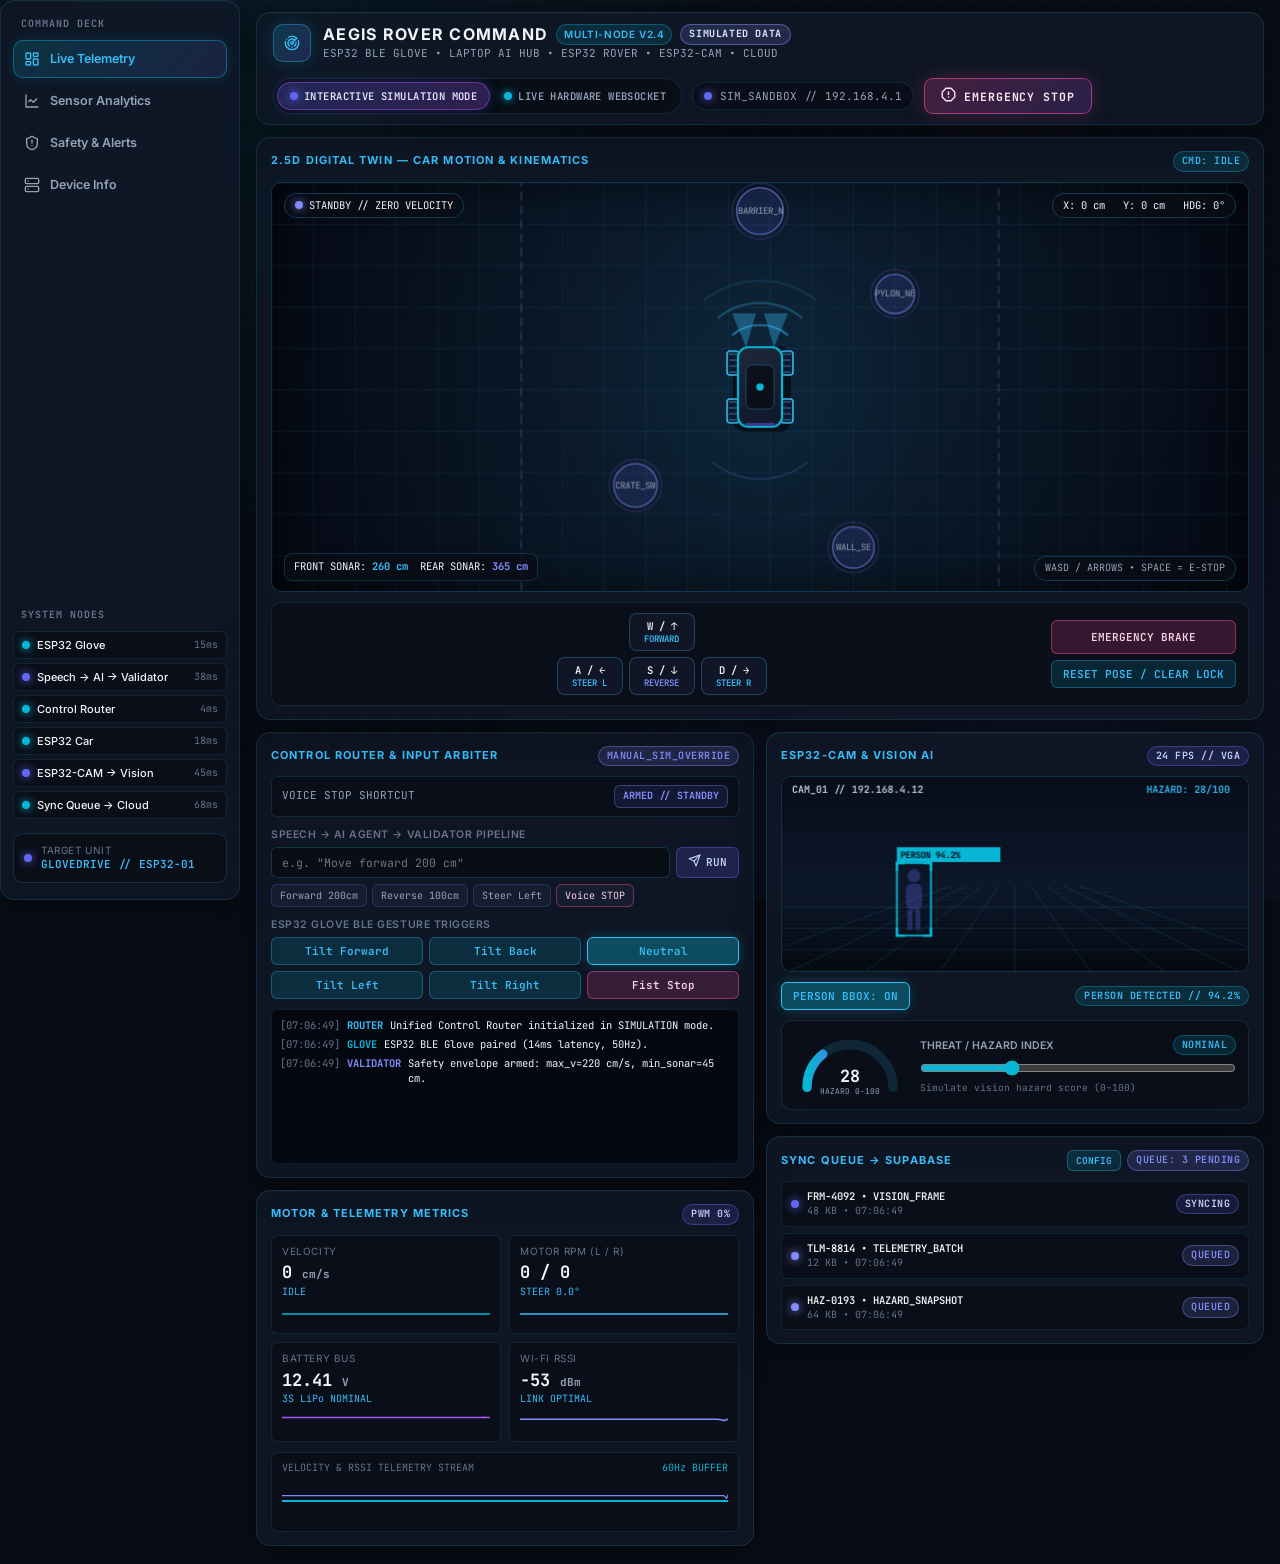
==== index.html @ 1c889f46 "Add Aegis Rover Command dashboard and Supabase schema migration" ====
<!DOCTYPE html>
<html lang="en">

<head>
  <meta charset="UTF-8" />
  <meta name="viewport" content="width=device-width, initial-scale=1.0" />
  <title>Aegis Rover Command — Robotics Command & Telemetry</title>
  <link rel="preconnect" href="https://fonts.googleapis.com" />
  <link rel="preconnect" href="https://fonts.gstatic.com" crossorigin />
  <link
    href="https://fonts.googleapis.com/css2?family=Inter:wght@400;500;600;700&family=JetBrains+Mono:wght@400;500;600;700&display=swap"
    rel="stylesheet" />
  <link rel="stylesheet" href="styles/main.css" />
</head>

<body>
  <div class="workspace-layout">
    <!-- FIXED LEFT SIDEBAR -->
    <aside class="slate-card left-sidebar" aria-label="Primary Navigation">
      <div class="sidebar-top">
        <div class="sidebar-section-title">COMMAND DECK</div>
        <nav class="sidebar-nav" id="sidebarNav">
          <a href="#telemetry" class="nav-item active" data-page="telemetry" title="Live Telemetry">
            <span class="nav-icon" id="navIconTelemetry"></span>
            <span class="nav-label">Live Telemetry</span>
          </a>
          <a href="#analytics" class="nav-item" data-page="analytics" title="Sensor Analytics">
            <span class="nav-icon" id="navIconAnalytics"></span>
            <span class="nav-label">Sensor Analytics</span>
          </a>
          <a href="#safety" class="nav-item" data-page="safety" title="Safety & Alerts">
            <span class="nav-icon" id="navIconSafety"></span>
            <span class="nav-label">Safety &amp; Alerts</span>
          </a>
          <a href="#device" class="nav-item" data-page="device" title="Device Info">
            <span class="nav-icon" id="navIconDevice"></span>
            <span class="nav-label">Device Info</span>
          </a>
        </nav>
      </div>

      <!-- Compact 6-Node Vertical List (Click-to-Inspect) -->
      <div class="sidebar-bottom">
        <div class="sidebar-section-title">SYSTEM NODES</div>
        <div class="sidebar-nodes" id="pipelineNodesContainer">
          <!-- Populated dynamically by app.js -->
        </div>
        <div class="sidebar-target-unit">
          <span class="status-dot" id="targetUnitDot"></span>
          <div class="target-unit-text">
            <div class="target-unit-label">Target unit</div>
            <div class="target-unit-id mono">GLOVEDRIVE // ESP32-01</div>
          </div>
        </div>
      </div>
    </aside>

    <div class="app-shell">
      <!-- STICKY TOP HEADER -->
      <header class="slate-card top-header">
        <div class="brand-cluster">
          <div class="brand-emblem" id="brandIcon"></div>
          <div>
            <div class="brand-title">
              AEGIS ROVER COMMAND
              <span class="brand-tag">MULTI-NODE v2.4</span>
              <span class="sim-data-badge" id="simDataBadge">SIMULATED DATA</span>
            </div>
            <div class="brand-subtitle">ESP32 BLE GLOVE &bull; LAPTOP AI HUB &bull; ESP32 ROVER &bull; ESP32-CAM &bull;
              CLOUD</div>
          </div>
        </div>

        <div class="header-controls">
          <div class="mode-switch" role="group" aria-label="Telemetry Source Mode">
            <button id="btnModeSim" class="mode-btn active-sim" type="button">
              <span class="status-dot indigo"></span>
              INTERACTIVE SIMULATION MODE
            </button>
            <button id="btnModeWs" class="mode-btn" type="button">
              <span class="status-dot"></span>
              LIVE HARDWARE WEBSOCKET
            </button>
          </div>

          <button id="btnWsConfig" class="ws-status-pill" type="button" title="Configure WebSocket Endpoint">
            <span class="status-dot" id="wsDot"></span>
            <span id="wsStatusText">SIM_SANDBOX // 192.168.4.1</span>
          </button>

          <button id="btnGlobalEstop" class="estop-btn" type="button">
            <span id="estopIcon"></span>
            <span id="estopLabel">EMERGENCY STOP</span>
          </button>
        </div>
      </header>

      <!-- Clickable Node Inspector Drawer (opened from sidebar node list) -->
      <div class="node-inspector hidden" id="nodeInspector">
        <div>
          <div class="section-label" id="inspectorTitle">NODE INSPECTOR</div>
          <div class="mono" style="font-size: 11px; color: var(--text-secondary); margin-top: 2px;" id="inspectorDesc">
          </div>
        </div>
        <div class="inspector-metrics" id="inspectorMetrics"></div>
        <button class="tactical-btn" id="btnCloseInspector" type="button">CLOSE</button>
      </div>

      <!-- PAGE 1: LIVE TELEMETRY (existing Bento Grid unchanged) -->
      <div class="page-view" id="page-telemetry">
        <main class="bento-grid">
      <!-- LEFT COLUMN (30%) -->
      <div class="bento-col">
        <!-- Control Router & Input Arbiter -->
        <section class="slate-card panel-card">
          <div class="panel-header">
            <span class="section-label" id="arbiterHeaderLabel">CONTROL ROUTER &amp; INPUT ARBITER</span>
            <span class="badge badge-cyan" id="activeLockBadge">MANUAL_SIM_OVERRIDE</span>
          </div>

          <div class="arbiter-lock-row">
            <div class="mono" style="font-size: 11px; color: var(--text-secondary);">
              VOICE STOP SHORTCUT
            </div>
            <span class="voice-stop-pill" id="voiceStopIndicator">ARMED // STANDBY</span>
          </div>

          <!-- Mock Voice Command Input -->
          <div>
            <div
              style="font-size: 10.5px; color: var(--text-muted); margin-bottom: 5px; font-weight: 600; letter-spacing: 0.05em;">
              SPEECH &rarr; AI AGENT &rarr; VALIDATOR PIPELINE
            </div>
            <form id="voiceCommandForm" class="voice-input-group">
              <input id="voiceInput" class="tactical-input" type="text" placeholder='e.g. "Move forward 200 cm"'
                autocomplete="off" />
              <button class="tactical-btn indigo" type="submit" id="btnSendVoice">
                <span id="voiceSendIcon"></span>
                RUN
              </button>
            </form>
            <div class="preset-row" style="margin-top: 6px;">
              <button class="chip-btn voice-preset" data-cmd="Move forward 200 cm" type="button">Forward 200cm</button>
              <button class="chip-btn voice-preset" data-cmd="Reverse slowly 100 cm" type="button">Reverse 100cm</button>
              <button class="chip-btn voice-preset" data-cmd="Turn left 30 degrees" type="button">Steer Left</button>
              <button class="chip-btn voice-preset" data-cmd="STOP" type="button"
                style="border-color: rgba(236, 72, 153, 0.45); color: #FBCFE8;">Voice STOP</button>
            </div>
          </div>

          <!-- Simulated Glove Gesture Triggers -->
          <div>
            <div
              style="font-size: 10.5px; color: var(--text-muted); margin-bottom: 5px; font-weight: 600; letter-spacing: 0.05em;">
              ESP32 GLOVE BLE GESTURE TRIGGERS
            </div>
            <div class="gesture-grid">
              <button class="tactical-btn gesture-btn" data-gesture="TILT_FORWARD" type="button">Tilt Forward</button>
              <button class="tactical-btn gesture-btn" data-gesture="TILT_BACK" type="button">Tilt Back</button>
              <button class="tactical-btn gesture-btn" data-gesture="NEUTRAL" type="button">Neutral</button>
              <button class="tactical-btn gesture-btn" data-gesture="TILT_LEFT" type="button">Tilt Left</button>
              <button class="tactical-btn gesture-btn" data-gesture="TILT_RIGHT" type="button">Tilt Right</button>
              <button class="tactical-btn magenta gesture-btn" data-gesture="FIST_STOP" type="button">Fist Stop</button>
            </div>
          </div>

          <!-- Live Arbiter Event Feed -->
          <div class="arbiter-log" id="arbiterLog"></div>
        </section>

        <!-- Motor & Telemetry Metrics -->
        <section class="slate-card panel-card">
          <div class="panel-header">
            <span class="section-label" id="telemetryHeaderLabel">MOTOR &amp; TELEMETRY METRICS</span>
            <span class="badge badge-indigo mono" id="pwmBadge">PWM 0%</span>
          </div>

          <div class="metrics-grid">
            <div class="metric-box">
              <div class="metric-label">Velocity</div>
              <div class="metric-val" id="metricSpeed">0 <span
                  style="font-size: 11px; color: var(--text-secondary);">cm/s</span></div>
              <div class="metric-sub" id="metricDirection">STATIONARY</div>
              <canvas id="sparkSpeed" class="tile-sparkline" width="140" height="22"></canvas>
            </div>
            <div class="metric-box">
              <div class="metric-label">Motor RPM (L / R)</div>
              <div class="metric-val" id="metricRpm">0 / 0</div>
              <div class="metric-sub" id="metricSteer">STEER 0.0&deg;</div>
              <canvas id="sparkRpm" class="tile-sparkline" width="140" height="22"></canvas>
            </div>
            <div class="metric-box">
              <div class="metric-label">Battery Bus</div>
              <div class="metric-val" id="metricVoltage">12.42 <span
                  style="font-size: 11px; color: var(--text-secondary);">V</span></div>
              <div class="metric-sub">3S LiPo NOMINAL</div>
              <canvas id="sparkVolt" class="tile-sparkline" width="140" height="22"></canvas>
            </div>
            <div class="metric-box">
              <div class="metric-label">Wi-Fi RSSI</div>
              <div class="metric-val" id="metricRssi">-54 <span
                  style="font-size: 11px; color: var(--text-secondary);">dBm</span></div>
              <div class="metric-sub" id="metricLinkQual">LINK OPTIMAL</div>
              <canvas id="sparkRssi" class="tile-sparkline" width="140" height="22"></canvas>
            </div>
          </div>

          <div class="sparkline-card">
            <div style="display: flex; justify-content: space-between; font-size: 10px; color: var(--text-muted);"
              class="mono">
              <span>VELOCITY &amp; RSSI TELEMETRY STREAM</span>
              <span style="color: var(--accent-cyan);">60Hz BUFFER</span>
            </div>
            <canvas id="telemetrySparkline" class="sparkline-canvas"></canvas>
          </div>
        </section>
      </div>

      <!-- CENTER COLUMN (40%) -->
      <div class="bento-col bento-col-center">
        <section class="slate-card panel-card sim-panel">
          <div class="panel-header">
            <span class="section-label" id="simHeaderLabel">2.5D DIGITAL TWIN — CAR MOTION &amp; KINEMATICS</span>
            <span class="badge badge-cyan mono" id="simCommandBadge">CMD: IDLE</span>
          </div>

          <div class="canvas-stage">
            <canvas id="carSimCanvas"></canvas>

            <div class="canvas-hud-top">
              <div class="hud-pill" id="hudMotionState">
                <span class="status-dot" id="hudStateDot"></span>
                <span id="hudStateText">STANDBY // ZERO VELOCITY</span>
              </div>
              <div class="hud-pill" id="hudCoords">X: 0 cm &nbsp; Y: 0 cm &nbsp; HDG: 0&deg;</div>
            </div>

            <div class="canvas-hud-bottom">
              <div class="sensor-readout-box">
                <span>FRONT SONAR: <strong id="hudFrontDist" style="color: var(--accent-sky);">285 cm</strong></span>
                <span>REAR SONAR: <strong id="hudRearDist"
                    style="color: var(--accent-periwinkle);">340 cm</strong></span>
              </div>
              <div class="hud-pill" style="font-size: 10px; color: var(--text-secondary);">
                WASD / ARROWS &bull; SPACE = E-STOP
              </div>
            </div>
          </div>

          <!-- Interactive Drive Controls -->
          <div class="drive-controls-wrap">
            <div class="dpad-grid">
              <div></div>
              <button class="drive-key" id="keyForward" type="button">
                <span>W / &uarr;</span>
                <span style="font-size: 9px; color: var(--accent-sky);">FORWARD</span>
              </button>
              <div></div>
              <button class="drive-key" id="keyLeft" type="button">
                <span>A / &larr;</span>
                <span style="font-size: 9px; color: var(--accent-sky);">STEER L</span>
              </button>
              <button class="drive-key reverse" id="keyBackward" type="button">
                <span>S / &darr;</span>
                <span style="font-size: 9px; color: var(--accent-periwinkle);">REVERSE</span>
              </button>
              <button class="drive-key" id="keyRight" type="button">
                <span>D / &rarr;</span>
                <span style="font-size: 9px; color: var(--accent-sky);">STEER R</span>
              </button>
            </div>

            <div class="drive-side-actions">
              <button class="tactical-btn magenta" id="btnSimEstop" type="button" style="padding: 9px 12px;">
                EMERGENCY BRAKE
              </button>
              <button class="tactical-btn" id="btnResetCar" type="button">
                RESET POSE / CLEAR LOCK
              </button>
            </div>
          </div>
        </section>
      </div>

      <!-- RIGHT COLUMN (30%) -->
      <div class="bento-col">
        <!-- ESP32-CAM & Vision Feed -->
        <section class="slate-card panel-card">
          <div class="panel-header">
            <span class="section-label" id="visionHeaderLabel">ESP32-CAM &amp; VISION AI</span>
            <span class="badge badge-indigo mono" id="visionFpsBadge">24 FPS // VGA</span>
          </div>

          <div class="vision-viewport">
            <canvas id="visionCanvas"></canvas>
          </div>

          <div class="vision-controls-row">
            <button class="tactical-btn active" id="btnToggleBbox" type="button">
              PERSON BBOX: ON
            </button>
            <span class="badge badge-cyan mono" id="personConfBadge">
              PERSON DETECTED // 94.2%
            </span>
          </div>

          <!-- Hazard Score Gauge (0-100 Cyan -> Indigo -> Magenta) -->
          <div class="hazard-gauge-wrap">
            <div class="hazard-svg-box">
              <svg viewBox="0 0 120 72" width="112" height="68">
                <defs>
                  <linearGradient id="hazardGrad" x1="0%" y1="0%" x2="100%" y2="0%">
                    <stop offset="0%" stop-color="#06B6D4" />
                    <stop offset="50%" stop-color="#6366F1" />
                    <stop offset="100%" stop-color="#EC4899" />
                  </linearGradient>
                </defs>
                <path d="M 14 60 A 46 46 0 0 1 106 60" fill="none" stroke="rgba(56, 189, 248, 0.14)" stroke-width="10"
                  stroke-linecap="round" />
                <path id="hazardArc" d="M 14 60 A 46 46 0 0 1 106 60" fill="none" stroke="url(#hazardGrad)"
                  stroke-width="10" stroke-linecap="round" stroke-dasharray="144.5" stroke-dashoffset="105" />
                <text id="hazardScoreText" x="60" y="54" text-anchor="middle" fill="#F1F5F9"
                  font-family="JetBrains Mono, monospace" font-size="18" font-weight="700">28</text>
                <text x="60" y="67" text-anchor="middle" fill="#94A3B8" font-family="JetBrains Mono, monospace"
                  font-size="8.5">HAZARD 0-100</text>
              </svg>
            </div>
            <div class="hazard-slider-row">
              <div style="display: flex; justify-content: space-between; align-items: center;">
                <span style="font-size: 10.5px; font-weight: 600; color: var(--text-secondary);">THREAT / HAZARD
                  INDEX</span>
                <span class="badge badge-cyan" id="hazardTierBadge">NOMINAL</span>
              </div>
              <input id="hazardSlider" class="tactical-range" type="range" min="0" max="100" value="28" />
              <div class="mono" style="font-size: 9.5px; color: var(--text-muted);">
                Simulate vision hazard score (0–100)
              </div>
            </div>
          </div>
        </section>

        <!-- Cloud Sync Queue -->
        <section class="slate-card panel-card">
          <div class="panel-header">
            <span class="section-label" id="cloudHeaderLabel">SYNC QUEUE &rarr; SUPABASE</span>
            <div style="display: flex; align-items: center; gap: 6px;">
              <button class="tactical-btn" id="btnSupabaseConfig" type="button" style="padding: 3px 8px; font-size: 9.5px;">CONFIG</button>
              <span class="badge badge-cyan mono" id="syncQueueBadge">QUEUE: 3 PENDING</span>
            </div>
          </div>

          <div class="sync-list" id="syncQueueList">
            <!-- Populated dynamically -->
          </div>
        </section>
      </div>
    </main>
      </div>

      <!-- PAGE 2: SENSOR ANALYTICS -->
      <div class="page-view hidden" id="page-analytics">
        <div class="analytics-grid">
          <section class="slate-card panel-card chart-card">
            <div class="panel-header">
              <span class="section-label">TEMPERATURE &amp; HUMIDITY (LAST 5 MIN)</span>
              <span class="badge badge-cyan mono">DUAL AXIS</span>
            </div>
            <div class="chart-box"><canvas id="chartTempHumidity"></canvas></div>
          </section>

          <section class="slate-card panel-card chart-card">
            <div class="panel-header">
              <span class="section-label">GAS SENSOR (MQ-2 RAW)</span>
              <span class="badge badge-periwinkle mono">THRESHOLDS: GAS_YELLOW / GAS_RED</span>
            </div>
            <div class="chart-box"><canvas id="chartGas"></canvas></div>
          </section>

          <section class="slate-card panel-card chart-card">
            <div class="panel-header">
              <span class="section-label">ULTRASONIC DISTANCE (HC-SR04)</span>
              <span class="badge badge-cyan mono">UNITS: CM</span>
            </div>
            <div class="chart-box"><canvas id="chartDistance"></canvas></div>
          </section>

          <section class="slate-card panel-card chart-card">
            <div class="panel-header">
              <span class="section-label">HAZARD INDEX (0&ndash;100)</span>
              <span class="badge badge-indigo mono">SAFETY BANDS</span>
            </div>
            <div class="chart-box"><canvas id="chartHazard"></canvas></div>
          </section>

          <section class="slate-card panel-card chart-card">
            <div class="panel-header">
              <span class="section-label">LINK HEALTH (RSSI dBm &amp; LATENCY ms)</span>
              <span class="badge badge-indigo mono">PER-NODE</span>
            </div>
            <div class="chart-box"><canvas id="chartLinkHealth"></canvas></div>
          </section>

          <section class="slate-card panel-card chart-card">
            <div class="panel-header">
              <span class="section-label">MOTOR PWM (LEFT &amp; RIGHT)</span>
              <span class="badge badge-cyan mono">0&ndash;255</span>
            </div>
            <div class="chart-box"><canvas id="chartMotorPwm"></canvas></div>
          </section>
        </div>
      </div>

      <!-- PAGE 3: SAFETY & ALERTS -->
      <div class="page-view hidden" id="page-safety">
        <div class="safety-grid">
          <section class="slate-card panel-card">
            <div class="panel-header">
              <span class="section-label">EMERGENCY STOP &amp; VALIDATOR STATE</span>
              <span class="badge badge-cyan mono" id="safetyEstopBadge">DISENGAGED</span>
            </div>
            <div class="metrics-grid">
              <div class="metric-box">
                <div class="metric-label">E-Stop Hardware Lock</div>
                <div class="metric-val" id="safetyEstopState">STANDBY</div>
                <div class="metric-sub" id="safetyLockSource">CONTROL: MANUAL_SIM_OVERRIDE</div>
              </div>
              <div class="metric-box">
                <div class="metric-label">Voice Stop Shortcut</div>
                <div class="metric-val" id="safetyVoiceStop">ARMED</div>
                <div class="metric-sub" id="safetyValidatorStatus">VALIDATED_SAFE</div>
              </div>
            </div>
            <div style="display: flex; gap: 8px; margin-top: 4px;">
              <button class="tactical-btn magenta" id="btnSafetyEstop" type="button">ENGAGE EMERGENCY STOP</button>
              <button class="tactical-btn" id="btnSafetyClear" type="button">CLEAR LOCK / RESET</button>
            </div>
          </section>

          <section class="slate-card panel-card">
            <div class="panel-header">
              <span class="section-label">ALERT HISTORY</span>
              <span class="badge badge-magenta mono" id="alertCountBadge">0 ALERTS</span>
            </div>
            <div class="arbiter-log" id="safetyAlertHistory" style="height: 210px;"></div>
          </section>

          <section class="slate-card panel-card" style="grid-column: 1 / -1;">
            <div class="panel-header">
              <span class="section-label">VALIDATOR &amp; ROUTER AUDIT LOG</span>
              <span class="badge badge-indigo mono">LIVE STREAM</span>
            </div>
            <div class="arbiter-log" id="safetyValidatorLog" style="height: 240px;"></div>
          </section>
        </div>
      </div>

      <!-- PAGE 4: DEVICE INFO -->
      <div class="page-view hidden" id="page-device">
        <section class="slate-card panel-card">
          <div class="panel-header">
            <span class="section-label">MULTI-NODE DEVICE &amp; LINK TELEMETRY</span>
            <span class="badge badge-cyan mono" id="deviceModeBadge">SIMULATION</span>
          </div>
          <div class="device-grid" id="deviceInfoGrid">
            <!-- Populated dynamically by app.js -->
          </div>
        </section>
      </div>
    </div>
  </div>

  <!-- WebSocket Config Modal -->
  <div class="modal-backdrop hidden" id="wsModal">
    <div class="slate-card modal-card">
      <div class="panel-header">
        <span class="section-label">HARDWARE WEBSOCKET ENDPOINT</span>
        <button class="tactical-btn" id="btnCloseWsModal" type="button">ESC</button>
      </div>
      <p style="font-size: 11.5px; color: var(--text-secondary);">
        Connect to your Laptop Hub / ESP32 WebSocket relay expecting JSON payloads:
        <code class="mono"
          style="color: var(--accent-sky);">{ command, velocity, direction, sensors, hazardScore, personDetected }</code>
      </p>
      <input id="wsUrlInput" class="tactical-input" type="text" value="ws://192.168.4.1:81/ws" />
      <div style="display: flex; justify-content: flex-end; gap: 8px;">
        <button class="tactical-btn" id="btnTestPayload" type="button">INJECT SAMPLE JSON</button>
        <button class="tactical-btn indigo" id="btnConnectWs" type="button">CONNECT &amp; SWITCH TO LIVE</button>
      </div>
    </div>
  </div>

  <!-- Supabase Cloud Config Modal -->
  <div class="modal-backdrop hidden" id="supabaseModal">
    <div class="slate-card modal-card">
      <div class="panel-header">
        <span class="section-label">SUPABASE CLOUD SYNC</span>
        <button class="tactical-btn" id="btnCloseSupabaseModal" type="button">ESC</button>
      </div>
      <p style="font-size: 11.5px; color: var(--text-secondary);">
        Connects browser Sync Queue to <code class="mono" style="color: var(--accent-sky);">telemetry_logs</code>, <code class="mono" style="color: var(--accent-sky);">safety_alerts</code>, and <code class="mono" style="color: var(--accent-sky);">vision_snapshots</code> via Supabase REST API.
      </p>
      <div style="display: flex; flex-direction: column; gap: 6px;">
        <label class="mono" style="font-size: 10px; color: var(--text-muted);">PROJECT URL</label>
        <input id="supabaseUrlInput" class="tactical-input" type="text" value="https://oolkffdgbmtzepdgdhst.supabase.co" />
        <label class="mono" style="font-size: 10px; color: var(--text-muted);">ANON PUBLIC KEY (from Project Settings &rarr; API)</label>
        <input id="supabaseKeyInput" class="tactical-input" type="password" placeholder="eyJhbGciOiJIUzI1NiIsInR5cCI6IkpXVCJ9..." />
      </div>
      <div class="mono" id="supabaseTestStatus" style="font-size: 10.5px; color: var(--text-secondary);"></div>
      <div style="display: flex; justify-content: flex-end; gap: 8px;">
        <button class="tactical-btn indigo" id="btnSaveSupabase" type="button">TEST &amp; ENABLE SYNC</button>
      </div>
    </div>
  </div>

  <script src="js/vendor/chart.umd.min.js"></script>
  <script src="js/icons.js"></script>
  <script src="js/services/supabaseService.js"></script>
  <script src="js/services/telemetryService.js"></script>
  <script src="js/simulation/carCanvas.js"></script>
  <script src="js/components/visionCanvas.js"></script>
  <script src="js/components/sparkline.js"></script>
  <script src="js/components/analyticsCharts.js"></script>
  <script src="js/app.js"></script>
</body>

</html>
---- styles/main.css ----
/* ==========================================================================
   AEGIS ROVER COMMAND — Aerospace & Tactical Slate Theme
   Strict Palette: Obsidian, Frosted Slate, Electric Cyan, Sky Blue,
   Royal Indigo, Soft Violet, Cool Periwinkle, Luminous Magenta.
   ZERO green, red, yellow, or orange indicators.
   ========================================================================== */

:root {
  --bg-obsidian: #090D16;
  --bg-obsidian-deep: #05080F;
  --surface-slate: rgba(17, 24, 39, 0.82);
  --surface-slate-solid: #111827;
  --surface-elevated: rgba(30, 41, 59, 0.65);
  --border-subtle: rgba(56, 189, 248, 0.15);
  --border-active: rgba(6, 182, 212, 0.45);
  --border-indigo: rgba(99, 102, 241, 0.35);
  --border-magenta: rgba(236, 72, 153, 0.55);

  --accent-cyan: #06B6D4;
  --accent-sky: #38BDF8;
  --accent-indigo: #6366F1;
  --accent-violet: #A855F7;
  --accent-periwinkle: #818CF8;
  --accent-magenta: #EC4899;

  --text-primary: #F1F5F9;
  --text-secondary: #94A3B8;
  --text-muted: #64748B;

  --font-sans: 'Inter', -apple-system, BlinkMacSystemFont, 'Segoe UI', Roboto, sans-serif;
  --font-mono: 'JetBrains Mono', ui-monospace, SFMono-Regular, Menlo, Monaco, Consolas, monospace;

  --radius-lg: 14px;
  --radius-md: 10px;
  --radius-sm: 6px;
}

*, *::before, *::after {
  box-sizing: border-box;
  margin: 0;
  padding: 0;
}

html, body {
  background-color: var(--bg-obsidian);
  color: var(--text-primary);
  font-family: var(--font-sans);
  font-size: 13px;
  line-height: 1.45;
  min-height: 100vh;
  overflow-x: hidden;
  -webkit-font-smoothing: antialiased;
}

/* Subtle aerospace grid backdrop */
body::before {
  content: '';
  position: fixed;
  inset: 0;
  background-image:
    radial-gradient(circle at 18% 12%, rgba(6, 182, 212, 0.08) 0%, transparent 42%),
    radial-gradient(circle at 82% 88%, rgba(99, 102, 241, 0.08) 0%, transparent 45%),
    linear-gradient(rgba(56, 189, 248, 0.03) 1px, transparent 1px),
    linear-gradient(90deg, rgba(56, 189, 248, 0.03) 1px, transparent 1px);
  background-size: 100% 100%, 100% 100%, 36px 36px, 36px 36px;
  pointer-events: none;
  z-index: 0;
}

.workspace-layout {
  position: relative;
  z-index: 1;
  display: flex;
  min-height: 100vh;
  align-items: flex-start;
}

/* Fixed Left Sidebar (240px) */
.left-sidebar {
  position: sticky;
  top: 0;
  width: 240px;
  min-width: 240px;
  height: 100vh;
  border-radius: 0;
  border-top: none;
  border-bottom: none;
  border-left: none;
  padding: 16px 12px;
  display: flex;
  flex-direction: column;
  justify-content: space-between;
  gap: 14px;
  z-index: 35;
  overflow-y: auto;
}

.sidebar-top,
.sidebar-bottom {
  display: flex;
  flex-direction: column;
  gap: 8px;
}

.sidebar-section-title {
  font-family: var(--font-mono);
  font-size: 10px;
  font-weight: 700;
  letter-spacing: 0.1em;
  color: var(--text-muted);
  padding: 0 8px;
}

.sidebar-nav {
  display: flex;
  flex-direction: column;
  gap: 4px;
}

.nav-item {
  display: flex;
  align-items: center;
  gap: 10px;
  padding: 9px 10px;
  border-radius: var(--radius-md);
  color: var(--text-secondary);
  text-decoration: none;
  font-size: 12.5px;
  font-weight: 600;
  border: 1px solid transparent;
  transition: all 0.16s ease;
}

.nav-item:hover {
  color: var(--text-primary);
  background: rgba(56, 189, 248, 0.08);
  border-color: rgba(56, 189, 248, 0.18);
}

.nav-item.active {
  color: var(--accent-sky);
  background: linear-gradient(135deg, rgba(6, 182, 212, 0.18), rgba(99, 102, 241, 0.14));
  border-color: rgba(6, 182, 212, 0.42);
  box-shadow: 0 0 14px rgba(6, 182, 212, 0.15);
}

.nav-icon {
  display: inline-flex;
  align-items: center;
  justify-content: center;
  flex-shrink: 0;
}

.sidebar-nodes {
  display: flex;
  flex-direction: column;
  gap: 4px;
}

.sidebar-node {
  display: flex;
  align-items: center;
  justify-content: space-between;
  gap: 8px;
  width: 100%;
  padding: 6px 8px;
  border-radius: var(--radius-sm);
  background: rgba(9, 13, 22, 0.68);
  border: 1px solid rgba(56, 189, 248, 0.14);
  color: var(--text-primary);
  font-family: var(--font-sans);
  font-size: 11px;
  cursor: pointer;
  text-align: left;
  transition: all 0.15s ease;
}

.sidebar-node:hover {
  border-color: rgba(56, 189, 248, 0.45);
  background: rgba(17, 24, 39, 0.95);
}

.sidebar-node.selected {
  border-color: var(--accent-cyan);
  box-shadow: 0 0 12px rgba(6, 182, 212, 0.22);
}

.sidebar-node.alert-node {
  border-color: rgba(236, 72, 153, 0.55);
}

.sidebar-node-left {
  display: flex;
  align-items: center;
  gap: 7px;
  min-width: 0;
}

.sidebar-node-name {
  white-space: nowrap;
  overflow: hidden;
  text-overflow: ellipsis;
  font-weight: 500;
}

.sidebar-node-lat {
  font-family: var(--font-mono);
  font-size: 10px;
  color: var(--text-muted);
  flex-shrink: 0;
}

.sidebar-target-unit {
  margin-top: 6px;
  padding: 9px 10px;
  border-radius: var(--radius-md);
  background: rgba(9, 13, 22, 0.78);
  border: 1px solid rgba(56, 189, 248, 0.18);
  display: flex;
  align-items: center;
  gap: 9px;
}

.target-unit-label {
  font-size: 10px;
  text-transform: uppercase;
  letter-spacing: 0.06em;
  color: var(--text-muted);
}

.target-unit-id {
  font-size: 11px;
  font-weight: 600;
  color: var(--accent-sky);
}

.app-shell {
  position: relative;
  z-index: 1;
  flex: 1;
  min-width: 0;
  max-width: 1680px;
  margin: 0 auto;
  padding: 12px 16px 18px;
  display: flex;
  flex-direction: column;
  gap: 12px;
}

.page-view.hidden {
  display: none;
}

.sim-data-badge {
  font-family: var(--font-mono);
  font-size: 10px;
  font-weight: 700;
  padding: 2px 8px;
  border-radius: 999px;
  background: rgba(129, 140, 248, 0.18);
  border: 1px solid rgba(129, 140, 248, 0.5);
  color: #E0E7FF;
  letter-spacing: 0.06em;
}

.sim-data-badge.hidden {
  display: none;
}

.safety-grid {
  display: grid;
  grid-template-columns: repeat(2, minmax(0, 1fr));
  gap: 12px;
}

.device-grid {
  display: grid;
  grid-template-columns: repeat(3, minmax(0, 1fr));
  gap: 12px;
}

.device-card {
  background: rgba(9, 13, 22, 0.72);
  border: 1px solid rgba(56, 189, 248, 0.16);
  border-radius: var(--radius-md);
  padding: 12px;
  display: flex;
  flex-direction: column;
  gap: 8px;
}

.tile-sparkline {
  width: 100%;
  height: 22px;
  display: block;
  margin-top: 4px;
}

.analytics-grid {
  display: grid;
  grid-template-columns: repeat(2, minmax(0, 1fr));
  gap: 12px;
}

.chart-card {
  min-height: 250px;
}

.chart-box {
  position: relative;
  width: 100%;
  height: 195px;
}

/* Glassmorphism Frosted Slate Card */
.slate-card {
  background: var(--surface-slate);
  border: 1px solid var(--border-subtle);
  border-radius: var(--radius-lg);
  backdrop-filter: blur(12px);
  -webkit-backdrop-filter: blur(12px);
  box-shadow: 0 8px 32px rgba(0, 0, 0, 0.42), inset 0 1px 0 rgba(255, 255, 255, 0.03);
  transition: border-color 0.2s ease, box-shadow 0.2s ease;
}

.slate-card:hover {
  border-color: rgba(56, 189, 248, 0.28);
}

.mono {
  font-family: var(--font-mono);
  font-variant-numeric: tabular-nums;
}

/* ==========================================================================
   Top Header
   ========================================================================== */
.top-header {
  position: sticky;
  top: 10px;
  z-index: 30;
  display: flex;
  align-items: center;
  justify-content: space-between;
  gap: 16px;
  padding: 10px 16px;
  flex-wrap: wrap;
}

.brand-cluster {
  display: flex;
  align-items: center;
  gap: 12px;
}

.brand-emblem {
  width: 38px;
  height: 38px;
  border-radius: 10px;
  background: linear-gradient(135deg, rgba(6, 182, 212, 0.22), rgba(99, 102, 241, 0.22));
  border: 1px solid rgba(56, 189, 248, 0.35);
  display: flex;
  align-items: center;
  justify-content: center;
  color: var(--accent-sky);
  box-shadow: 0 0 18px rgba(6, 182, 212, 0.2);
}

.brand-title {
  font-size: 16px;
  font-weight: 700;
  letter-spacing: 0.08em;
  text-transform: uppercase;
  color: var(--text-primary);
  display: flex;
  align-items: center;
  gap: 8px;
}

.brand-tag {
  font-size: 10px;
  font-weight: 600;
  padding: 2px 7px;
  border-radius: 999px;
  background: rgba(6, 182, 212, 0.14);
  border: 1px solid rgba(6, 182, 212, 0.35);
  color: var(--accent-sky);
  letter-spacing: 0.06em;
}

.brand-subtitle {
  font-size: 11px;
  color: var(--text-secondary);
  font-family: var(--font-mono);
}

.header-controls {
  display: flex;
  align-items: center;
  gap: 10px;
  flex-wrap: wrap;
}

/* Mode Toggle Switch */
.mode-switch {
  display: inline-flex;
  background: rgba(9, 13, 22, 0.85);
  border: 1px solid var(--border-subtle);
  border-radius: 999px;
  padding: 3px;
  gap: 2px;
}

.mode-btn {
  border: none;
  background: transparent;
  color: var(--text-secondary);
  font-family: var(--font-mono);
  font-size: 10.5px;
  font-weight: 600;
  padding: 6px 12px;
  border-radius: 999px;
  cursor: pointer;
  display: inline-flex;
  align-items: center;
  gap: 6px;
  transition: all 0.2s ease;
  letter-spacing: 0.04em;
}

.mode-btn.active-sim {
  background: linear-gradient(135deg, rgba(99, 102, 241, 0.3), rgba(168, 85, 247, 0.25));
  color: #E0E7FF;
  border: 1px solid rgba(168, 85, 247, 0.45);
  box-shadow: 0 0 12px rgba(99, 102, 241, 0.25);
}

.mode-btn.active-ws {
  background: linear-gradient(135deg, rgba(6, 182, 212, 0.28), rgba(56, 189, 248, 0.22));
  color: #E0F2FE;
  border: 1px solid rgba(56, 189, 248, 0.45);
  box-shadow: 0 0 12px rgba(6, 182, 212, 0.25);
}

.ws-status-pill {
  display: inline-flex;
  align-items: center;
  gap: 8px;
  padding: 6px 11px;
  border-radius: 999px;
  background: rgba(9, 13, 22, 0.75);
  border: 1px solid var(--border-subtle);
  font-family: var(--font-mono);
  font-size: 11px;
  color: var(--text-secondary);
  cursor: pointer;
}

.ws-status-pill:hover {
  border-color: var(--border-active);
  color: var(--text-primary);
}

.status-dot {
  width: 8px;
  height: 8px;
  border-radius: 50%;
  background: var(--accent-cyan);
  box-shadow: 0 0 10px var(--accent-cyan);
  flex-shrink: 0;
}

.status-dot.periwinkle {
  background: var(--accent-periwinkle);
  box-shadow: 0 0 10px var(--accent-periwinkle);
}

.status-dot.indigo {
  background: var(--accent-indigo);
  box-shadow: 0 0 10px var(--accent-indigo);
}

.status-dot.magenta {
  background: var(--accent-magenta);
  box-shadow: 0 0 12px var(--accent-magenta);
  animation: pulse-magenta 1.2s infinite ease-in-out;
}

@keyframes pulse-magenta {
  0%, 100% { opacity: 1; transform: scale(1); box-shadow: 0 0 10px rgba(236, 72, 153, 0.85); }
  50% { opacity: 0.55; transform: scale(1.22); box-shadow: 0 0 18px rgba(236, 72, 153, 1); }
}

@keyframes pulse-cyan {
  0%, 100% { box-shadow: 0 0 0 0 rgba(6, 182, 212, 0.35); }
  50% { box-shadow: 0 0 0 6px rgba(6, 182, 212, 0); }
}

/* Global Emergency Stop Button */
.estop-btn {
  border: 1px solid rgba(236, 72, 153, 0.65);
  background: linear-gradient(135deg, rgba(236, 72, 153, 0.24), rgba(168, 85, 247, 0.18));
  color: #FCE7F3;
  font-family: var(--font-mono);
  font-size: 11.5px;
  font-weight: 700;
  letter-spacing: 0.08em;
  padding: 8px 16px;
  border-radius: 9px;
  cursor: pointer;
  display: inline-flex;
  align-items: center;
  gap: 8px;
  box-shadow: 0 0 20px rgba(236, 72, 153, 0.22);
  transition: all 0.16s ease;
}

.estop-btn:hover {
  background: linear-gradient(135deg, rgba(236, 72, 153, 0.42), rgba(168, 85, 247, 0.28));
  box-shadow: 0 0 26px rgba(236, 72, 153, 0.45);
  transform: translateY(-1px);
}

.estop-btn.engaged {
  background: rgba(236, 72, 153, 0.38);
  animation: pulse-magenta 1.1s infinite ease-in-out;
}

/* ==========================================================================
   Top Strip: Interactive 6-Node System Architecture & Pipeline Visualizer
   ========================================================================== */
.pipeline-strip {
  padding: 12px 14px;
  position: relative;
}

.pipeline-header {
  display: flex;
  align-items: center;
  justify-content: space-between;
  margin-bottom: 10px;
}

.section-label {
  font-size: 11px;
  font-weight: 700;
  letter-spacing: 0.1em;
  text-transform: uppercase;
  color: var(--accent-sky);
  display: inline-flex;
  align-items: center;
  gap: 7px;
}

.pipeline-hint {
  font-size: 11px;
  color: var(--text-muted);
  font-family: var(--font-mono);
}

.pipeline-nodes {
  display: grid;
  grid-template-columns: repeat(6, minmax(0, 1fr));
  gap: 18px;
  position: relative;
  align-items: stretch;
}

.pipeline-node {
  position: relative;
  background: rgba(9, 13, 22, 0.72);
  border: 1px solid rgba(56, 189, 248, 0.18);
  border-radius: var(--radius-md);
  padding: 9px 10px;
  cursor: pointer;
  transition: all 0.2s ease;
  display: flex;
  flex-direction: column;
  gap: 5px;
  text-align: left;
  color: inherit;
}

.pipeline-node:hover {
  border-color: rgba(56, 189, 248, 0.5);
  background: rgba(17, 24, 39, 0.95);
  transform: translateY(-1px);
}

.pipeline-node.selected {
  border-color: var(--accent-cyan);
  box-shadow: 0 0 18px rgba(6, 182, 212, 0.22);
}

.pipeline-node.alert-node {
  border-color: rgba(236, 72, 153, 0.6);
  box-shadow: 0 0 18px rgba(236, 72, 153, 0.22);
}

.pipeline-node.ai-node {
  border-color: rgba(99, 102, 241, 0.35);
}

/* Connector arrow + animated data pulse between nodes */
.pipeline-node:not(:last-child)::after {
  content: '';
  position: absolute;
  top: 50%;
  right: -19px;
  width: 19px;
  height: 2px;
  background: linear-gradient(90deg, rgba(6, 182, 212, 0.5), rgba(99, 102, 241, 0.5));
  transform: translateY(-50%);
  pointer-events: none;
}

.pipeline-node:not(:last-child)::before {
  content: '';
  position: absolute;
  top: 50%;
  right: -6px;
  width: 6px;
  height: 6px;
  border-radius: 50%;
  background: var(--accent-sky);
  box-shadow: 0 0 8px var(--accent-sky);
  transform: translateY(-50%);
  animation: data-pulse-flow 1.8s infinite linear;
  pointer-events: none;
  z-index: 2;
}

.pipeline-node.pulse-active:not(:last-child)::before {
  background: var(--accent-magenta);
  box-shadow: 0 0 12px var(--accent-magenta);
  animation-duration: 0.7s;
}

@keyframes data-pulse-flow {
  0% { right: -2px; opacity: 0; }
  25% { opacity: 1; }
  80% { opacity: 1; }
  100% { right: -18px; opacity: 0; }
}

.node-top {
  display: flex;
  align-items: center;
  justify-content: space-between;
  gap: 6px;
}

.node-title-wrap {
  display: flex;
  align-items: center;
  gap: 6px;
  font-size: 11px;
  font-weight: 700;
  color: var(--text-primary);
  white-space: nowrap;
  overflow: hidden;
  text-overflow: ellipsis;
}

.node-icon {
  color: var(--accent-sky);
  display: inline-flex;
  flex-shrink: 0;
}

.node-icon.indigo { color: var(--accent-indigo); }
.node-icon.violet { color: var(--accent-violet); }
.node-icon.magenta { color: var(--accent-magenta); }

.node-proto {
  font-family: var(--font-mono);
  font-size: 9.5px;
  color: var(--text-muted);
  text-transform: uppercase;
}

.node-value {
  font-family: var(--font-mono);
  font-size: 11.5px;
  font-weight: 600;
  color: var(--accent-cyan);
  white-space: nowrap;
  overflow: hidden;
  text-overflow: ellipsis;
}

.node-value.indigo { color: var(--accent-periwinkle); }
.node-value.magenta { color: var(--accent-magenta); }

.node-meta {
  display: flex;
  align-items: center;
  justify-content: space-between;
  font-family: var(--font-mono);
  font-size: 10px;
  color: var(--text-secondary);
}

/* Node Inspector Drawer */
.node-inspector {
  margin-top: 10px;
  padding: 10px 14px;
  border-radius: var(--radius-md);
  background: rgba(9, 13, 22, 0.9);
  border: 1px solid rgba(6, 182, 212, 0.35);
  display: flex;
  align-items: center;
  justify-content: space-between;
  gap: 16px;
  flex-wrap: wrap;
}

.node-inspector.hidden {
  display: none;
}

.inspector-metrics {
  display: flex;
  align-items: center;
  gap: 18px;
  flex-wrap: wrap;
}

.inspector-kv {
  display: flex;
  flex-direction: column;
  gap: 2px;
}

.inspector-kv span:first-child {
  font-size: 9.5px;
  text-transform: uppercase;
  letter-spacing: 0.08em;
  color: var(--text-muted);
}

.inspector-kv span:last-child {
  font-family: var(--font-mono);
  font-size: 12px;
  color: var(--text-primary);
}

/* ==========================================================================
   Main Bento Grid: 30% / 40% / 30%
   ========================================================================== */
.bento-grid {
  display: grid;
  grid-template-columns: 30fr 40fr 30fr;
  gap: 12px;
  align-items: stretch;
}

.bento-col {
  display: flex;
  flex-direction: column;
  gap: 12px;
  min-width: 0;
}

.panel-card {
  padding: 13px 14px;
  display: flex;
  flex-direction: column;
  gap: 10px;
}

.panel-header {
  display: flex;
  align-items: center;
  justify-content: space-between;
  gap: 8px;
}

.badge {
  font-family: var(--font-mono);
  font-size: 10px;
  font-weight: 600;
  padding: 2px 8px;
  border-radius: 999px;
  letter-spacing: 0.05em;
  display: inline-flex;
  align-items: center;
  gap: 5px;
}

.badge-cyan {
  background: rgba(6, 182, 212, 0.14);
  border: 1px solid rgba(6, 182, 212, 0.35);
  color: var(--accent-sky);
}

.badge-indigo {
  background: rgba(99, 102, 241, 0.16);
  border: 1px solid rgba(99, 102, 241, 0.4);
  color: #C7D2FE;
}

.badge-periwinkle {
  background: rgba(129, 140, 248, 0.16);
  border: 1px solid rgba(129, 140, 248, 0.4);
  color: var(--accent-periwinkle);
}

.badge-magenta {
  background: rgba(236, 72, 153, 0.18);
  border: 1px solid rgba(236, 72, 153, 0.5);
  color: #FBCFE8;
}

/* ==========================================================================
   Left Column: Control Router, Voice/Glove Controls & Telemetry
   ========================================================================== */
.arbiter-lock-row {
  display: flex;
  align-items: center;
  justify-content: space-between;
  padding: 8px 10px;
  border-radius: var(--radius-sm);
  background: rgba(9, 13, 22, 0.72);
  border: 1px solid var(--border-subtle);
}

.voice-stop-pill {
  font-family: var(--font-mono);
  font-size: 10px;
  font-weight: 700;
  padding: 3px 8px;
  border-radius: 6px;
  border: 1px solid rgba(129, 140, 248, 0.35);
  background: rgba(99, 102, 241, 0.12);
  color: var(--accent-periwinkle);
}

.voice-stop-pill.triggered {
  border-color: var(--accent-magenta);
  background: rgba(236, 72, 153, 0.24);
  color: #FCE7F3;
  animation: pulse-magenta 1s infinite;
}

.voice-input-group {
  display: flex;
  gap: 6px;
}

.tactical-input {
  flex: 1;
  min-width: 0;
  background: rgba(9, 13, 22, 0.85);
  border: 1px solid rgba(56, 189, 248, 0.22);
  border-radius: var(--radius-sm);
  padding: 7px 10px;
  color: var(--text-primary);
  font-family: var(--font-mono);
  font-size: 11.5px;
  outline: none;
  transition: border-color 0.2s;
}

.tactical-input:focus {
  border-color: var(--accent-cyan);
}

.tactical-btn {
  border: 1px solid rgba(56, 189, 248, 0.32);
  background: rgba(6, 182, 212, 0.15);
  color: var(--accent-sky);
  font-family: var(--font-mono);
  font-size: 11px;
  font-weight: 600;
  padding: 6px 11px;
  border-radius: var(--radius-sm);
  cursor: pointer;
  display: inline-flex;
  align-items: center;
  justify-content: center;
  gap: 5px;
  transition: all 0.15s ease;
}

.tactical-btn:hover {
  background: rgba(6, 182, 212, 0.28);
  border-color: var(--accent-cyan);
}

.tactical-btn.indigo {
  border-color: rgba(99, 102, 241, 0.42);
  background: rgba(99, 102, 241, 0.18);
  color: #C7D2FE;
}

.tactical-btn.indigo:hover {
  background: rgba(99, 102, 241, 0.32);
}

.tactical-btn.magenta {
  border-color: rgba(236, 72, 153, 0.5);
  background: rgba(236, 72, 153, 0.18);
  color: #FBCFE8;
}

.tactical-btn.active {
  background: rgba(6, 182, 212, 0.34);
  border-color: var(--accent-sky);
  box-shadow: 0 0 12px rgba(6, 182, 212, 0.28);
}

.preset-row {
  display: flex;
  flex-wrap: wrap;
  gap: 5px;
}

.chip-btn {
  border: 1px solid rgba(99, 102, 241, 0.28);
  background: rgba(30, 41, 59, 0.5);
  color: var(--text-secondary);
  font-family: var(--font-mono);
  font-size: 10px;
  padding: 4px 8px;
  border-radius: 6px;
  cursor: pointer;
  transition: all 0.15s;
}

.chip-btn:hover {
  color: var(--text-primary);
  border-color: var(--accent-sky);
  background: rgba(6, 182, 212, 0.14);
}

.gesture-grid {
  display: grid;
  grid-template-columns: repeat(3, minmax(0, 1fr));
  gap: 6px;
}

.arbiter-log {
  background: rgba(5, 8, 15, 0.85);
  border: 1px solid rgba(56, 189, 248, 0.12);
  border-radius: var(--radius-sm);
  padding: 8px;
  height: 155px;
  overflow-y: auto;
  display: flex;
  flex-direction: column;
  gap: 5px;
  font-family: var(--font-mono);
  font-size: 10.5px;
}

.log-entry {
  display: flex;
  align-items: flex-start;
  gap: 7px;
  line-height: 1.35;
}

.log-time {
  color: var(--text-muted);
  flex-shrink: 0;
}

.log-src {
  font-weight: 700;
  flex-shrink: 0;
}

.log-src.GLOVE { color: var(--accent-cyan); }
.log-src.AI_AGENT { color: var(--accent-violet); }
.log-src.VALIDATOR { color: var(--accent-periwinkle); }
.log-src.ROUTER { color: var(--accent-sky); }
.log-src.ALERT { color: var(--accent-magenta); }

/* Motor & Telemetry Metrics */
.metrics-grid {
  display: grid;
  grid-template-columns: repeat(2, minmax(0, 1fr));
  gap: 8px;
}

.metric-box {
  background: rgba(9, 13, 22, 0.72);
  border: 1px solid rgba(56, 189, 248, 0.14);
  border-radius: var(--radius-sm);
  padding: 8px 10px;
}

.metric-label {
  font-size: 10px;
  text-transform: uppercase;
  letter-spacing: 0.06em;
  color: var(--text-muted);
}

.metric-val {
  font-family: var(--font-mono);
  font-size: 17px;
  font-weight: 700;
  color: var(--text-primary);
  margin-top: 2px;
}

.metric-sub {
  font-family: var(--font-mono);
  font-size: 10px;
  color: var(--accent-sky);
}

.sparkline-card {
  background: rgba(9, 13, 22, 0.72);
  border: 1px solid rgba(56, 189, 248, 0.14);
  border-radius: var(--radius-sm);
  padding: 8px 10px;
  display: flex;
  flex-direction: column;
  gap: 4px;
}

.sparkline-canvas {
  width: 100%;
  height: 44px;
  display: block;
}

/* ==========================================================================
   Center Column: 2.5D Digital Twin Vehicle Canvas & Sandbox Controls
   ========================================================================== */
.sim-panel {
  flex: 1;
  display: flex;
  flex-direction: column;
  gap: 10px;
}

.canvas-stage {
  position: relative;
  width: 100%;
  height: 410px;
  border-radius: var(--radius-md);
  overflow: hidden;
  background: radial-gradient(circle at 50% 45%, #0F172A 0%, #060A13 100%);
  border: 1px solid rgba(56, 189, 248, 0.22);
  box-shadow: inset 0 0 40px rgba(0, 0, 0, 0.65);
}

#carSimCanvas {
  width: 100%;
  height: 100%;
  display: block;
}

.canvas-hud-top {
  position: absolute;
  top: 10px;
  left: 12px;
  right: 12px;
  display: flex;
  justify-content: space-between;
  align-items: center;
  pointer-events: none;
}

.hud-pill {
  background: rgba(9, 13, 22, 0.78);
  border: 1px solid rgba(56, 189, 248, 0.25);
  backdrop-filter: blur(8px);
  padding: 4px 10px;
  border-radius: 999px;
  font-family: var(--font-mono);
  font-size: 10.5px;
  color: var(--text-primary);
  display: inline-flex;
  align-items: center;
  gap: 6px;
}

.hud-pill.reverse-badge {
  border-color: rgba(99, 102, 241, 0.65);
  background: rgba(49, 46, 129, 0.72);
  color: #E0E7FF;
}

.hud-pill.estop-badge {
  border-color: rgba(236, 72, 153, 0.75);
  background: rgba(131, 24, 67, 0.75);
  color: #FCE7F3;
}

.canvas-hud-bottom {
  position: absolute;
  bottom: 10px;
  left: 12px;
  right: 12px;
  display: flex;
  justify-content: space-between;
  align-items: flex-end;
  pointer-events: none;
}

.sensor-readout-box {
  background: rgba(9, 13, 22, 0.8);
  border: 1px solid rgba(56, 189, 248, 0.2);
  border-radius: 8px;
  padding: 5px 9px;
  font-family: var(--font-mono);
  font-size: 10.5px;
  display: flex;
  gap: 12px;
}

/* Interactive Sandbox Drive Controls */
.drive-controls-wrap {
  display: grid;
  grid-template-columns: 1fr auto;
  gap: 12px;
  align-items: center;
  background: rgba(9, 13, 22, 0.68);
  border: 1px solid rgba(56, 189, 248, 0.14);
  border-radius: var(--radius-md);
  padding: 10px 12px;
}

.dpad-grid {
  display: grid;
  grid-template-columns: repeat(3, 66px);
  grid-template-rows: repeat(2, 38px);
  gap: 6px;
  justify-content: center;
}

.drive-key {
  border: 1px solid rgba(56, 189, 248, 0.28);
  background: rgba(17, 24, 39, 0.9);
  color: var(--text-primary);
  font-family: var(--font-mono);
  font-size: 10.5px;
  font-weight: 600;
  border-radius: 8px;
  cursor: pointer;
  display: flex;
  flex-direction: column;
  align-items: center;
  justify-content: center;
  user-select: none;
  transition: all 0.12s ease;
}

.drive-key:hover {
  border-color: var(--accent-cyan);
  background: rgba(6, 182, 212, 0.16);
}

.drive-key.pressed {
  background: rgba(6, 182, 212, 0.35);
  border-color: var(--accent-sky);
  box-shadow: 0 0 14px rgba(6, 182, 212, 0.35);
  transform: scale(0.97);
}

.drive-key.reverse.pressed {
  background: rgba(99, 102, 241, 0.4);
  border-color: var(--accent-indigo);
  box-shadow: 0 0 14px rgba(99, 102, 241, 0.4);
}

.drive-side-actions {
  display: flex;
  flex-direction: column;
  gap: 6px;
  min-width: 150px;
}

/* ==========================================================================
   Right Column: ESP32-CAM Vision Feed, Hazard Gauge & Cloud Sync Queue
   ========================================================================== */
.vision-viewport {
  position: relative;
  width: 100%;
  height: 196px;
  border-radius: var(--radius-md);
  overflow: hidden;
  background: #05080F;
  border: 1px solid rgba(56, 189, 248, 0.22);
}

#visionCanvas {
  width: 100%;
  height: 100%;
  display: block;
}

.vision-controls-row {
  display: flex;
  align-items: center;
  justify-content: space-between;
  gap: 8px;
}

.hazard-gauge-wrap {
  display: flex;
  align-items: center;
  gap: 14px;
  background: rgba(9, 13, 22, 0.72);
  border: 1px solid rgba(56, 189, 248, 0.15);
  border-radius: var(--radius-md);
  padding: 10px 12px;
}

.hazard-svg-box {
  position: relative;
  width: 112px;
  height: 68px;
  flex-shrink: 0;
}

.hazard-slider-row {
  flex: 1;
  display: flex;
  flex-direction: column;
  gap: 5px;
}

.tactical-range {
  width: 100%;
  accent-color: var(--accent-cyan);
  cursor: pointer;
}

.sync-list {
  display: flex;
  flex-direction: column;
  gap: 6px;
  max-height: 192px;
  overflow-y: auto;
}

.sync-item {
  display: flex;
  align-items: center;
  justify-content: space-between;
  gap: 8px;
  padding: 7px 9px;
  border-radius: var(--radius-sm);
  background: rgba(9, 13, 22, 0.72);
  border: 1px solid rgba(56, 189, 248, 0.12);
  font-family: var(--font-mono);
  font-size: 10.5px;
}

.sync-item-left {
  display: flex;
  align-items: center;
  gap: 8px;
  min-width: 0;
}

.sync-item-id {
  color: var(--text-primary);
  font-weight: 600;
}

.sync-item-meta {
  color: var(--text-muted);
  font-size: 10px;
}

/* Modal for WebSocket Endpoint Config */
.modal-backdrop {
  position: fixed;
  inset: 0;
  background: rgba(5, 8, 15, 0.78);
  backdrop-filter: blur(6px);
  display: flex;
  align-items: center;
  justify-content: center;
  z-index: 50;
}

.modal-backdrop.hidden {
  display: none;
}

.modal-card {
  width: 100%;
  max-width: 440px;
  padding: 18px;
  display: flex;
  flex-direction: column;
  gap: 12px;
}

/* Scrollbar styling */
::-webkit-scrollbar {
  width: 6px;
  height: 6px;
}
::-webkit-scrollbar-track {
  background: rgba(9, 13, 22, 0.5);
}
::-webkit-scrollbar-thumb {
  background: rgba(56, 189, 248, 0.25);
  border-radius: 3px;
}

/* Responsive Breakpoints */
@media (max-width: 1100px) {
  .left-sidebar {
    width: 66px;
    min-width: 66px;
    padding: 14px 8px;
    align-items: center;
  }
  .sidebar-section-title,
  .nav-label,
  .sidebar-node-name,
  .sidebar-node-lat,
  .target-unit-text {
    display: none;
  }
  .nav-item {
    justify-content: center;
    padding: 10px;
  }
  .sidebar-node {
    justify-content: center;
    padding: 7px;
  }
  .sidebar-target-unit {
    justify-content: center;
    padding: 8px;
  }
  .safety-grid,
  .device-grid,
  .analytics-grid {
    grid-template-columns: 1fr;
  }
}

@media (max-width: 1280px) {
  .bento-grid {
    grid-template-columns: 1fr 1fr;
  }
  .bento-col-center {
    grid-column: 1 / -1;
    order: -1;
  }
  .pipeline-nodes {
    grid-template-columns: repeat(3, minmax(0, 1fr));
    gap: 12px;
  }
  .pipeline-node:not(:last-child)::after,
  .pipeline-node:not(:last-child)::before {
    display: none;
  }
}

@media (max-width: 768px) {
  .bento-grid {
    grid-template-columns: 1fr;
  }
  .pipeline-nodes {
    grid-template-columns: repeat(2, minmax(0, 1fr));
  }
  .drive-controls-wrap {
    grid-template-columns: 1fr;
  }
}
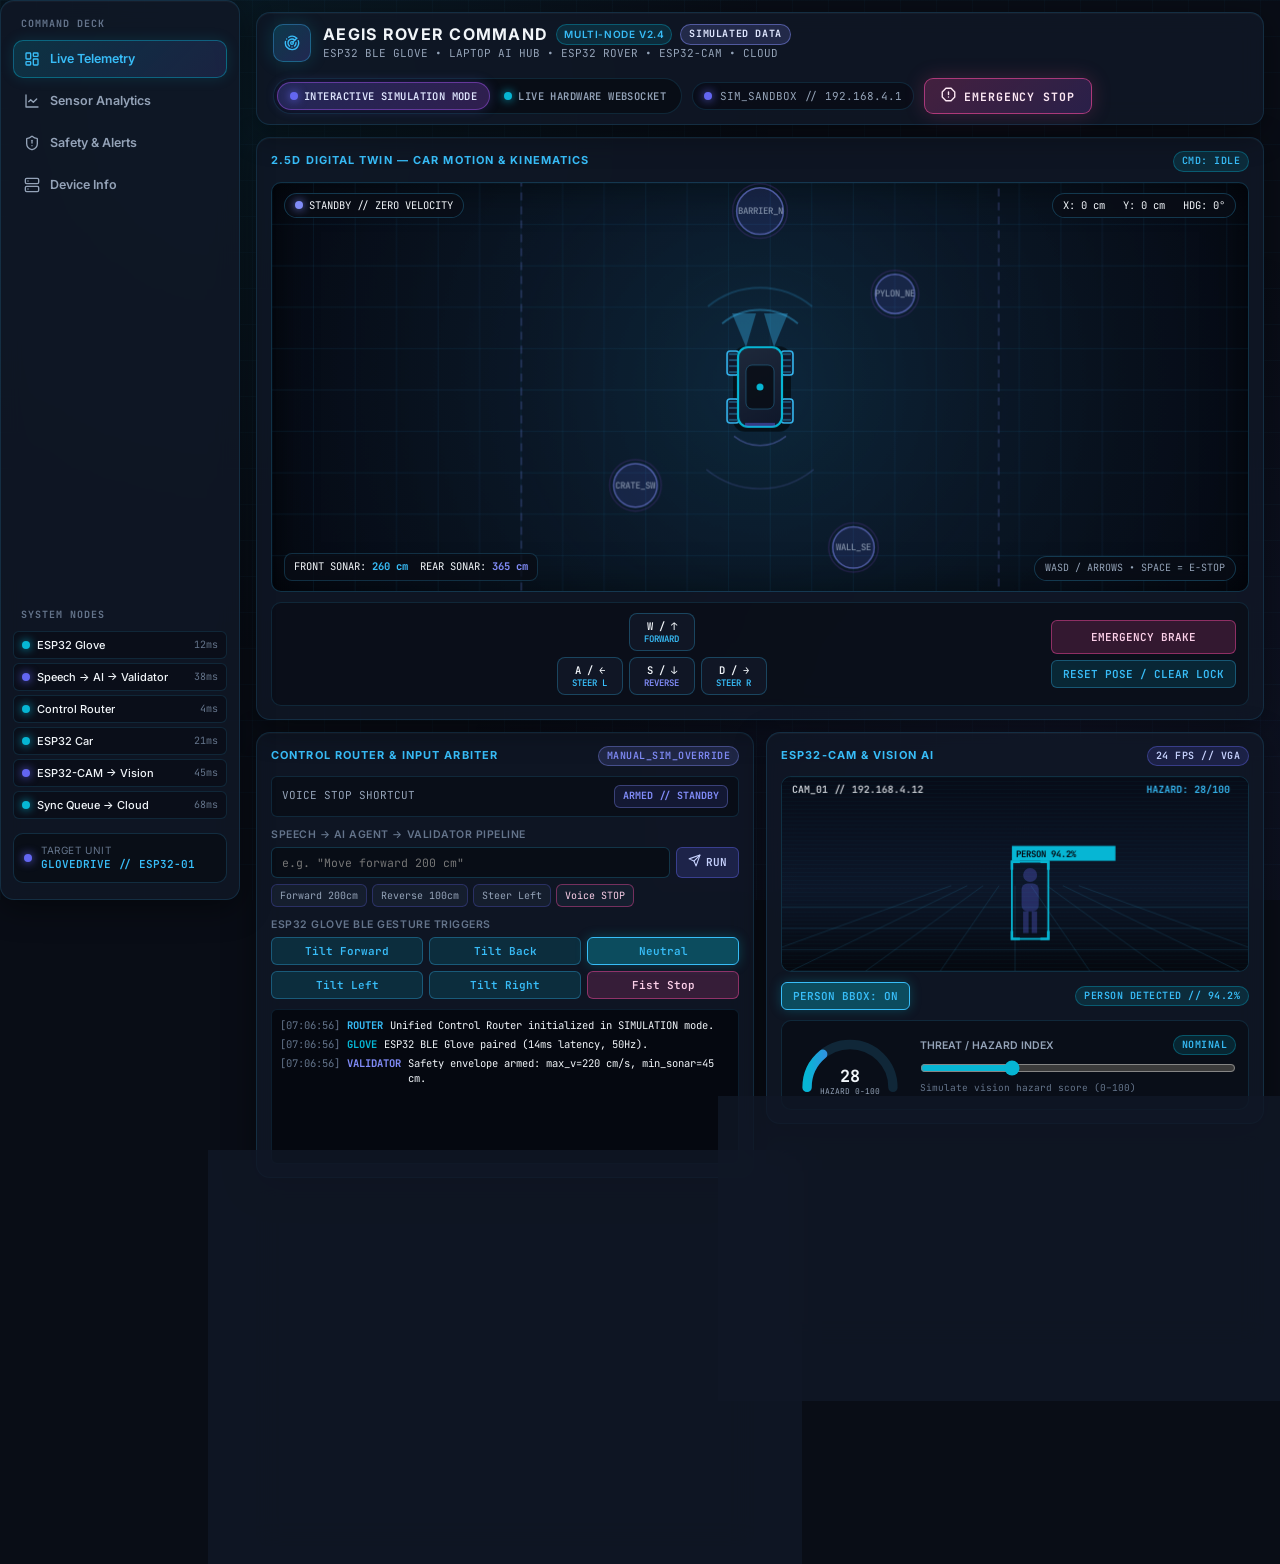
==== commit eda5f32a: "Wire FastAPI hub to serve root index.html, CSS, JS and /ws/dashboard" ====
--- a/index.html
+++ b/index.html
@@ -481,7 +481,7 @@
         <code class="mono"
           style="color: var(--accent-sky);">{ command, velocity, direction, sensors, hazardScore, personDetected }</code>
       </p>
-      <input id="wsUrlInput" class="tactical-input" type="text" value="ws://192.168.4.1:81/ws" />
+      <input id="wsUrlInput" class="tactical-input" type="text" value="ws://127.0.0.1:8000/ws/dashboard" />
       <div style="display: flex; justify-content: flex-end; gap: 8px;">
         <button class="tactical-btn" id="btnTestPayload" type="button">INJECT SAMPLE JSON</button>
         <button class="tactical-btn indigo" id="btnConnectWs" type="button">CONNECT &amp; SWITCH TO LIVE</button>
